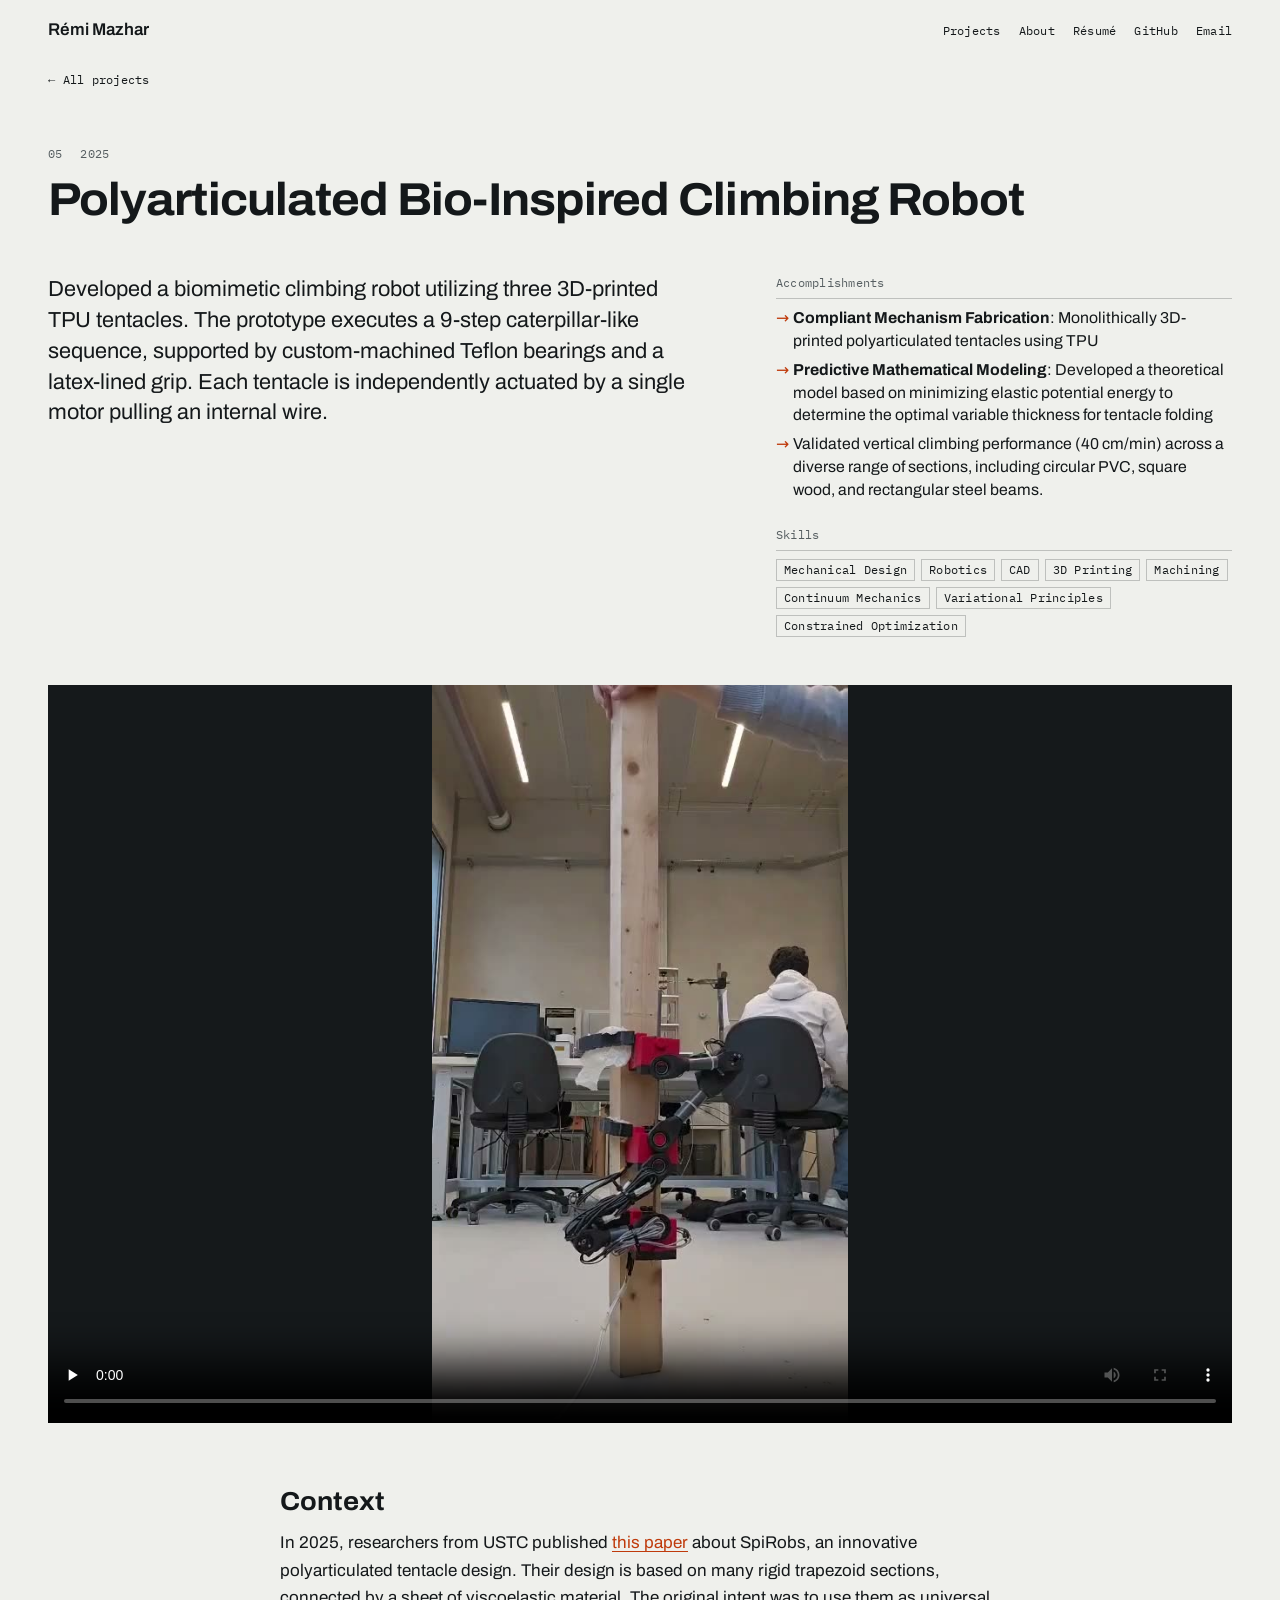
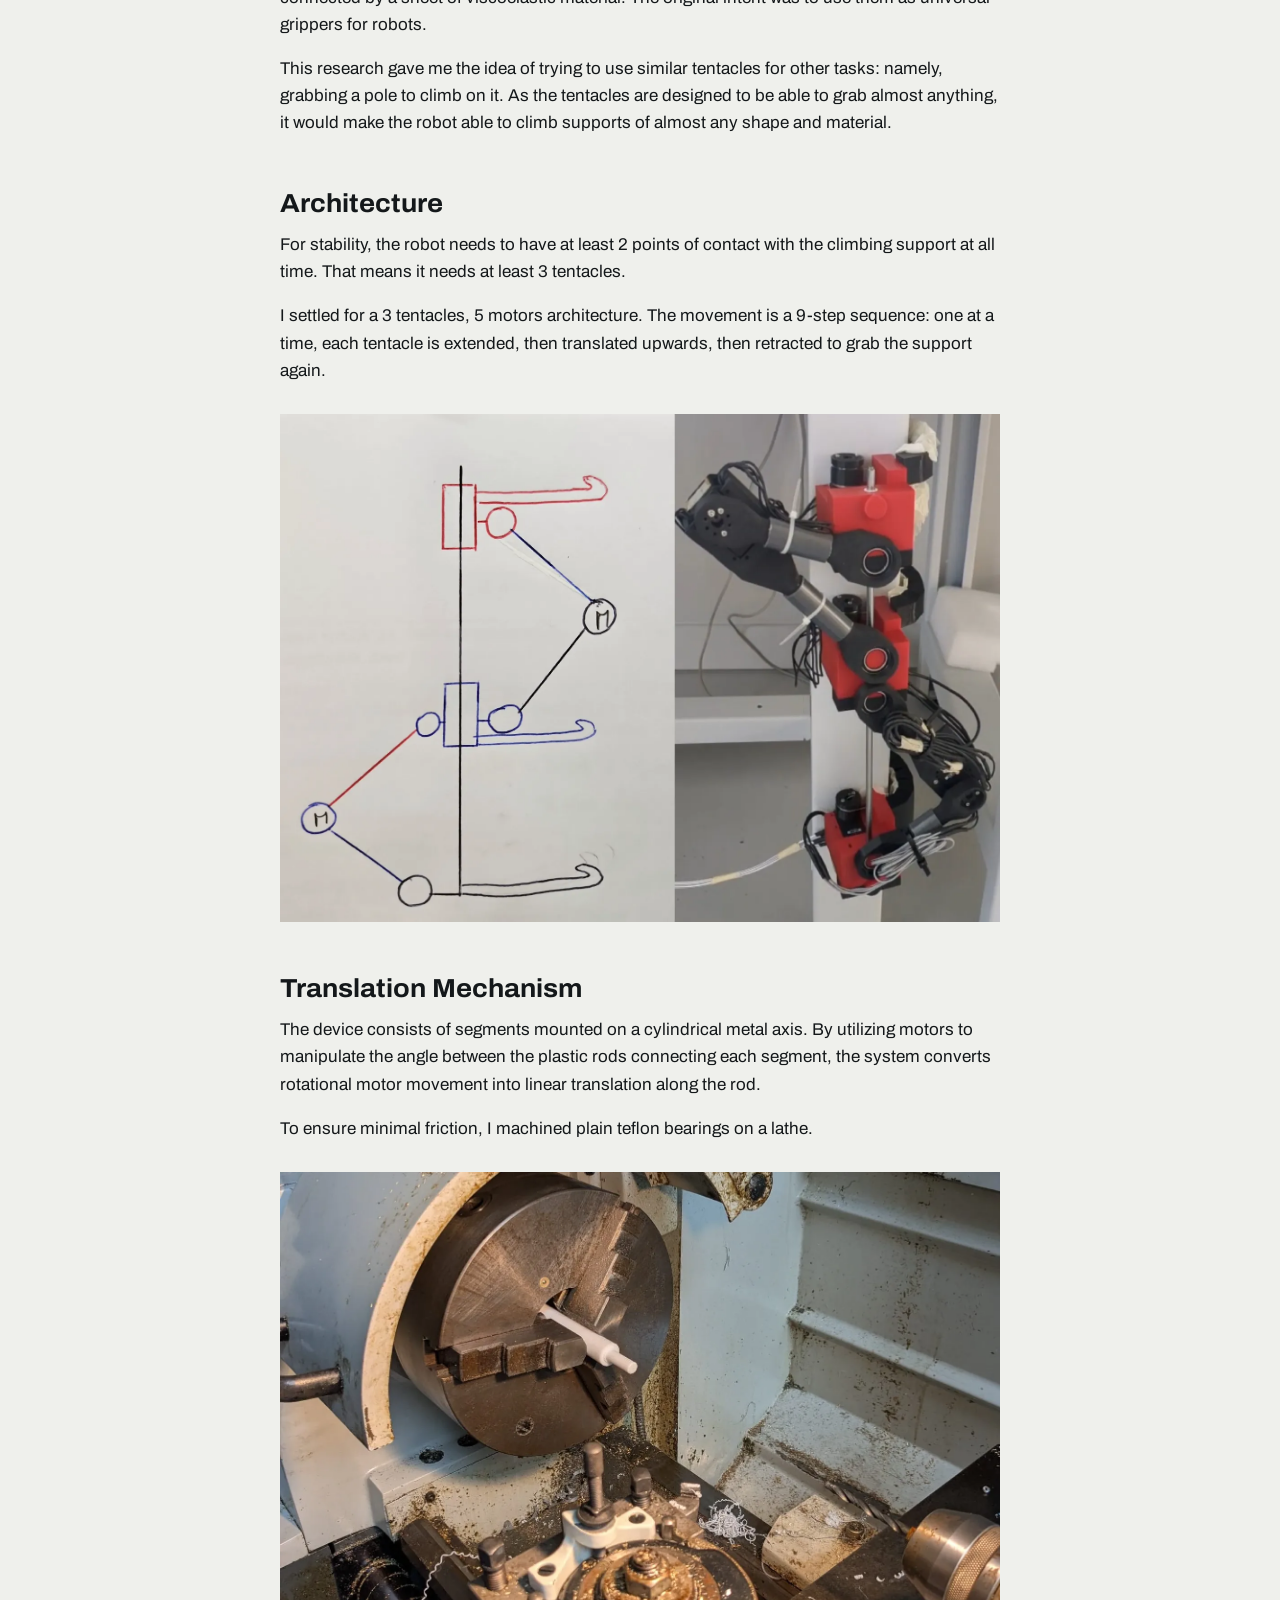
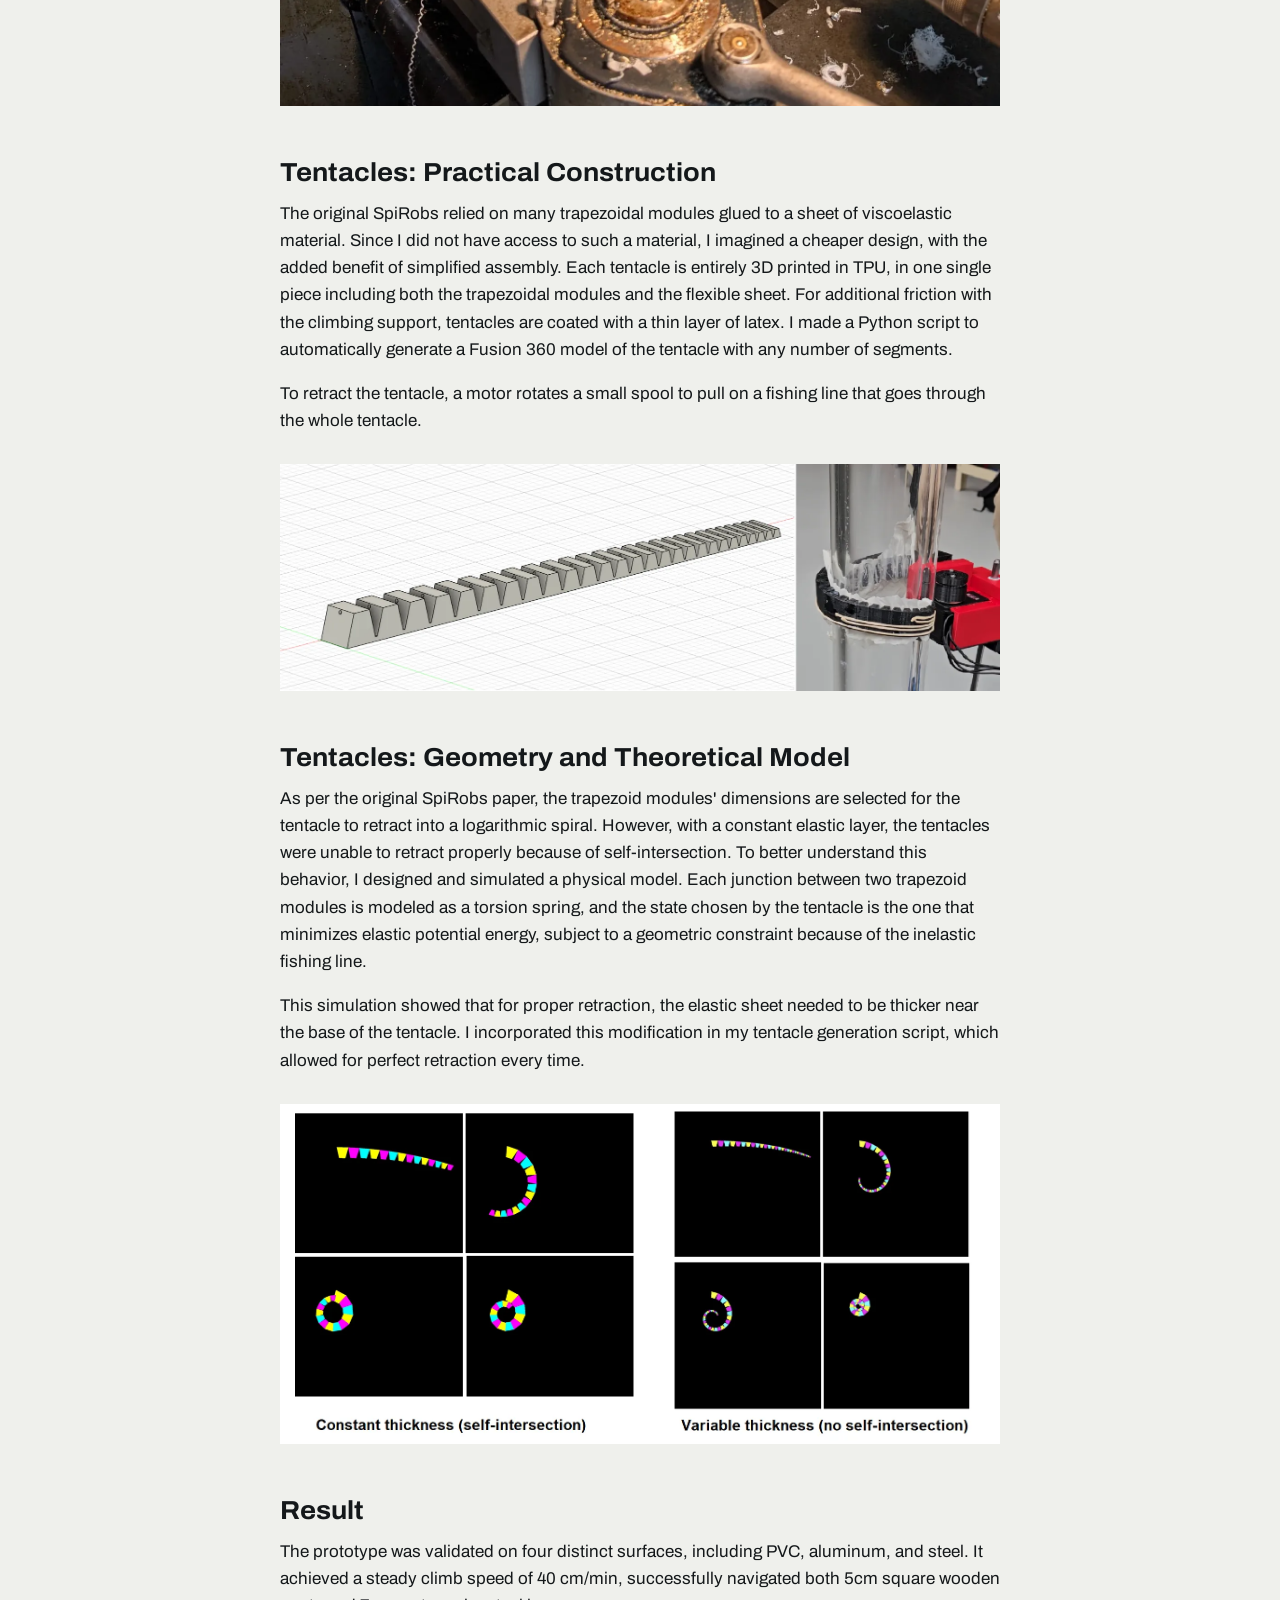
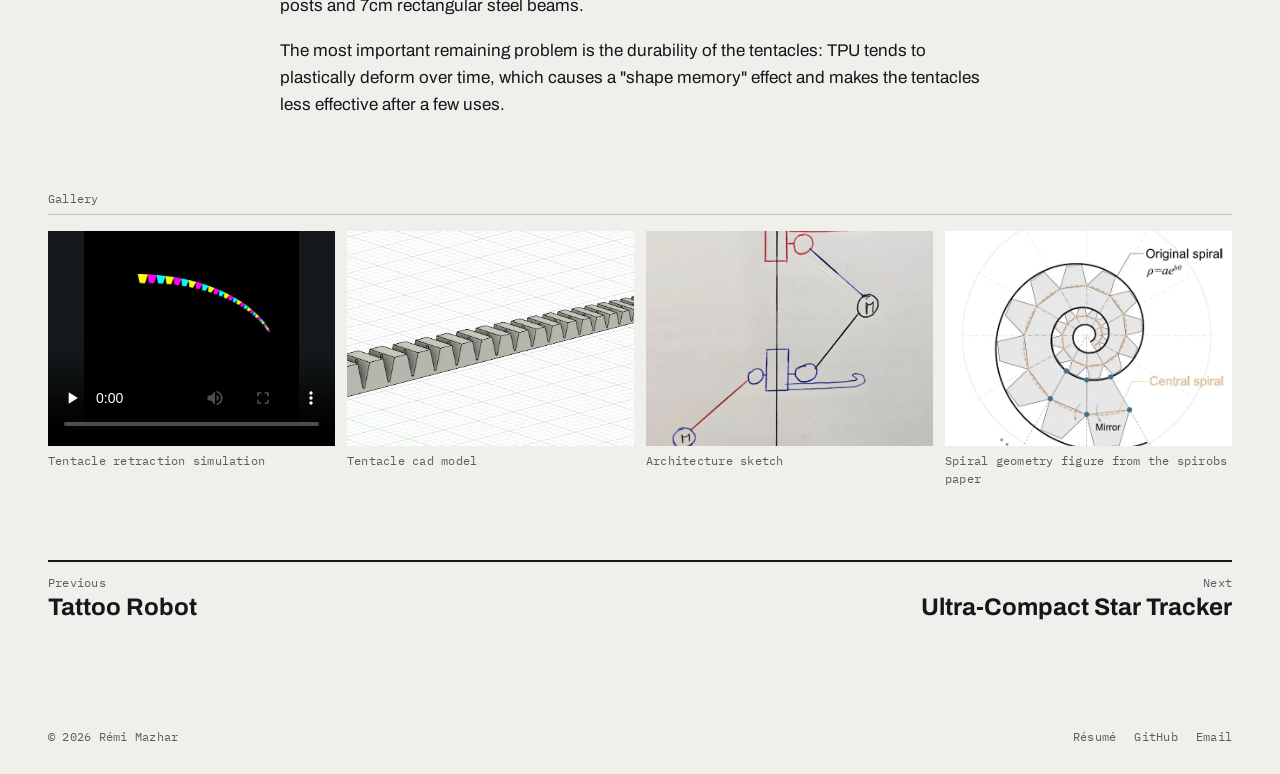
==== projects/climbing-robot/index.html @ 86ba4f4e "first" ====
<!doctype html>
<html lang="en">
<head>
<meta charset="utf-8">
<meta name="viewport" content="width=device-width, initial-scale=1">
<title>Polyarticulated Bio-Inspired Climbing Robot · Rémi Mazhar</title>
<meta name="description" content="A robot that climbs poles of almost any shape using three 3D-printed TPU tentacles.">
<meta property="og:title" content="Polyarticulated Bio-Inspired Climbing Robot · Rémi Mazhar">
<meta property="og:description" content="A robot that climbs poles of almost any shape using three 3D-printed TPU tentacles.">
<meta property="og:type" content="website"><meta property="og:url" content="https://remimazhar.github.io/portfolio/projects/climbing-robot/"><meta property="og:image" content="https://remimazhar.github.io/portfolio/projects/climbing-robot/cover.jpg">
<link rel="icon" href="../../theme/favicon.svg" type="image/svg+xml">
<link rel="preload" href="../../theme/fonts/archivo-variable.woff2" as="font" type="font/woff2" crossorigin>
<link rel="stylesheet" href="../../theme/style.css">
<script src="../../theme/site.js" defer></script>
</head>
<body>
<a class="skip" href="#main">Skip to content</a>
<header class="topbar wrap">
  <a class="topbar-name" href="../../index.html">Rémi Mazhar</a>
  <nav aria-label="Main">
    <a href="../../index.html#projects">Projects</a>
    <a href="../../index.html#about">About</a>
    <a href="../../assets/resume.pdf">Résumé</a><a href="https://github.com/RemiMazhar">GitHub</a><a href="mailto:remi.mazhar@polytechnique.edu">Email</a>
  </nav>
</header>
<main id="main">
<div class="wrap project">
  <p class="back"><a href="../../index.html#projects">← All projects</a></p>
  <header class="project-head">
    <p class="meta"><span>05</span><span>2025</span></p>
    <h1>Polyarticulated Bio-Inspired Climbing Robot</h1>
  </header>
  <div class="project-summary">
    <div class="lead"><p>Developed a biomimetic climbing robot utilizing three 3D-printed TPU tentacles. The prototype executes a 9-step caterpillar-like sequence, supported by custom-machined Teflon bearings and a latex-lined grip. Each tentacle is independently actuated by a single motor pulling an internal wire.</p></div>
    <div class="project-side"><section><h2>Accomplishments</h2><ul><li><strong>Compliant Mechanism Fabrication</strong>: Monolithically 3D-printed polyarticulated tentacles using TPU</li><li><strong>Predictive Mathematical Modeling</strong>: Developed a theoretical model based on minimizing elastic potential energy to determine the optimal variable thickness for tentacle folding</li><li>Validated vertical climbing performance (40 cm/min) across a diverse range of sections, including circular PVC, square wood, and rectangular steel beams.</li></ul></section><section><h2>Skills</h2><ul class="tags"><li>Mechanical Design</li><li>Robotics</li><li>CAD</li><li>3D Printing</li><li>Machining</li><li>Continuum Mechanics</li><li>Variational Principles</li><li>Constrained Optimization</li></ul></section></div>
  </div>
  <div class="project-hero"><video controls playsinline preload="none" poster="cover.jpg" src="cover.mp4"></video></div>
  <article class="prose"><h2>Context</h2>
<p>In 2025, researchers from USTC published <a href="https://doi.org/10.1016/j.device.2024.100646">this paper</a> about SpiRobs, an innovative polyarticulated tentacle design. Their design is based on many rigid trapezoid sections, connected by a sheet of viscoelastic material. The original intent was to use them as universal grippers for robots.</p>
<p>This research gave me the idea of trying to use similar tentacles for other tasks: namely, grabbing a pole to climb on it. As the tentacles are designed to be able to grab almost anything, it would make the robot able to climb supports of almost any shape and material.</p>
<h2>Architecture</h2>
<p>For stability, the robot needs to have at least 2 points of contact with the climbing support at all time. That means it needs at least 3 tentacles.</p>
<p>I settled for a 3 tentacles, 5 motors architecture. The movement is a 9-step sequence: one at a time, each tentacle is extended, then translated upwards, then retracted to grab the support again.</p>
<figure><a class="zoom" href="architecture.webp" data-caption="Sketch of the three-tentacle, five-motor architecture next to the built robot"><img src="architecture.webp" alt="Sketch of the three-tentacle, five-motor architecture next to the built robot" loading="lazy"></a></figure>
<h2>Translation Mechanism</h2>
<p>The device consists of segments mounted on a cylindrical metal axis. By utilizing motors to manipulate the angle between the plastic rods connecting each segment, the system converts rotational motor movement into linear translation along the rod.</p>
<p>To ensure minimal friction, I machined plain teflon bearings on a lathe.</p>
<figure><a class="zoom" href="machining-teflon-bearing.webp" data-caption="Machining a Teflon bearing on a lathe"><img src="machining-teflon-bearing.webp" alt="Machining a Teflon bearing on a lathe" loading="lazy"></a></figure>
<h2>Tentacles: Practical Construction</h2>
<p>The original SpiRobs relied on many trapezoidal modules glued to a sheet of viscoelastic material. Since I did not have access to such a material, I imagined a cheaper design, with the added benefit of simplified assembly. Each tentacle is entirely 3D printed in TPU, in one single piece including both the trapezoidal modules and the flexible sheet. For additional friction with the climbing support, tentacles are coated with a thin layer of latex. I made a Python script to automatically generate a Fusion 360 model of the tentacle with any number of segments.</p>
<p>To retract the tentacle, a motor rotates a small spool to pull on a fishing line that goes through the whole tentacle.</p>
<figure><a class="zoom" href="tentacle-design.webp" data-caption="CAD model of a tentacle next to the printed part on the robot"><img src="tentacle-design.webp" alt="CAD model of a tentacle next to the printed part on the robot" loading="lazy"></a></figure>
<h2>Tentacles: Geometry and Theoretical Model</h2>
<p>As per the original SpiRobs paper, the trapezoid modules' dimensions are selected for the tentacle to retract into a logarithmic spiral. However, with a constant elastic layer, the tentacles were unable to retract properly because of self-intersection. To better understand this behavior, I designed and simulated a physical model. Each junction between two trapezoid modules is modeled as a torsion spring, and the state chosen by the tentacle is the one that minimizes elastic potential energy, subject to a geometric constraint because of the inelastic fishing line.</p>
<p>This simulation showed that for proper retraction, the elastic sheet needed to be thicker near the base of the tentacle. I incorporated this modification in my tentacle generation script, which allowed for perfect retraction every time.</p>
<figure><a class="zoom" href="retraction-simulation.webp" data-caption="Simulation results: constant thickness self-intersects, variable thickness does not"><img src="retraction-simulation.webp" alt="Simulation results: constant thickness self-intersects, variable thickness does not" loading="lazy"></a></figure>
<h2>Result</h2>
<p>The prototype was validated on four distinct surfaces, including PVC, aluminum, and steel. It achieved a steady climb speed of 40 cm/min, successfully navigated both 5cm square wooden posts and 7cm rectangular steel beams.</p>
<p>The most important remaining problem is the durability of the tentacles: TPU tends to plastically deform over time, which causes a "shape memory" effect and makes the tentacles less effective after a few uses.</p></article>
  <section class="gallery"><h2>Gallery</h2><div class="gallery-grid"><figure><div class="tile tile-video"><video controls playsinline aria-label="Tentacle retraction simulation" preload="none" poster="gallery/01-tentacle-retraction-simulation.jpg" src="gallery/01-tentacle-retraction-simulation.mp4"></video></div><figcaption>Tentacle retraction simulation</figcaption></figure><figure><a class="tile zoom" href="gallery/02-tentacle-cad-model.webp" data-caption="Tentacle cad model"><img src="gallery/02-tentacle-cad-model.webp" alt="Tentacle cad model" loading="lazy"></a><figcaption>Tentacle cad model</figcaption></figure><figure><a class="tile zoom" href="gallery/03-architecture-sketch.webp" data-caption="Architecture sketch"><img src="gallery/03-architecture-sketch.webp" alt="Architecture sketch" loading="lazy"></a><figcaption>Architecture sketch</figcaption></figure><figure><a class="tile zoom" href="gallery/04-spiral-geometry-figure-from-the-spirobs-paper.webp" data-caption="Spiral geometry figure from the spirobs paper"><img src="gallery/04-spiral-geometry-figure-from-the-spirobs-paper.webp" alt="Spiral geometry figure from the spirobs paper" loading="lazy"></a><figcaption>Spiral geometry figure from the spirobs paper</figcaption></figure></div></section>
  <nav class="pager" aria-label="More projects">
    <a class="pager-prev" href="../tattoo-robot/index.html"><span class="meta">Previous</span><span class="pager-title">Tattoo Robot</span></a>
    <a class="pager-next" href="../star-tracker/index.html"><span class="meta">Next</span><span class="pager-title">Ultra-Compact Star Tracker</span></a>
  </nav>
</div>
</main>
<footer class="footer wrap">
  <span>© 2026 Rémi Mazhar</span>
  <span class="footer-links"><a href="../../assets/resume.pdf">Résumé</a><a href="https://github.com/RemiMazhar">GitHub</a><a href="mailto:remi.mazhar@polytechnique.edu">Email</a></span>
</footer>
</body>
</html>
---- theme/style.css ----
/* Portfolio theme. To restyle the whole site, start with the colors just below. */

:root {
  --bg: #eff0ec;
  --surface: #e2e4de;
  --ink: #14181a;
  --muted: #565e61;
  --line: rgb(20 24 26 / 0.22);
  --accent: #bf3a0b;
  --stage: #15191b; /* behind videos and letterboxed pictures */
  --sans: "Archivo", system-ui, -apple-system, "Segoe UI", sans-serif;
  --mono: "IBM Plex Mono", ui-monospace, "SF Mono", Menlo, Consolas, monospace;
  --gutter: clamp(16px, 4vw, 48px);
}

@media (prefers-color-scheme: dark) {
  :root {
    --bg: #101315;
    --surface: #1b2023;
    --ink: #ebede8;
    --muted: #a0a8aa;
    --line: rgb(235 237 232 / 0.2);
    --accent: #ff8a57;
    --stage: #070909;
    color-scheme: dark;
  }
}

@font-face {
  font-family: "Archivo";
  src: url("fonts/archivo-variable.woff2") format("woff2");
  font-weight: 100 900;
  font-stretch: 62% 125%;
  font-display: swap;
}
@font-face {
  font-family: "IBM Plex Mono";
  src: url("fonts/ibm-plex-mono-400.woff2") format("woff2");
  font-weight: 400;
  font-display: swap;
}
@font-face {
  font-family: "IBM Plex Mono";
  src: url("fonts/ibm-plex-mono-500.woff2") format("woff2");
  font-weight: 500;
  font-display: swap;
}

*, *::before, *::after { box-sizing: border-box; }

html { -webkit-text-size-adjust: 100%; scroll-behavior: smooth; scroll-padding-top: 24px; }

body {
  margin: 0;
  background: var(--bg);
  color: var(--ink);
  font: 400 1.0625rem/1.6 var(--sans);
  -webkit-font-smoothing: antialiased;
}

img, video, iframe { display: block; max-width: 100%; }
figure { margin: 0; }
ul, ol { margin: 0; padding: 0; }
a { color: inherit; text-underline-offset: 0.18em; text-decoration-thickness: 1px; }
a:hover { color: var(--accent); }
:focus-visible { outline: 2px solid var(--accent); outline-offset: 3px; }

h1, h2, h3, h4 { margin: 0; font-weight: 700; line-height: 1.08; text-wrap: balance; }

.wrap { width: 100%; max-width: 1360px; margin-inline: auto; padding-inline: var(--gutter); }

.skip { position: absolute; left: -9999px; }
.skip:focus { left: var(--gutter); top: 8px; z-index: 10; background: var(--bg); padding: 8px 12px; }

/* The small monospace labels used throughout */
.meta, .topbar nav, .footer, .title-block dt, .project-side h2, .gallery h2, .card-skills,
.tags, .back, .row-side, figcaption, .about-block h3 {
  font-family: var(--mono);
  font-size: 0.75rem;
  line-height: 1.5;
  letter-spacing: 0.02em;
}
.meta { display: flex; gap: 1.5em; margin: 0; color: var(--muted); }

/* ---------- Top bar ---------- */
.topbar {
  display: flex;
  flex-wrap: wrap;
  align-items: baseline;
  justify-content: space-between;
  gap: 4px 24px;
  padding-block: 16px;
}
.topbar-name { font-weight: 600; text-decoration: none; }
.topbar nav { display: flex; flex-wrap: wrap; gap: 4px 18px; }
.topbar nav a, .footer a, .back a { text-decoration: none; }
.topbar nav a:hover, .footer a:hover, .back a:hover { text-decoration: underline; }

/* ---------- Home: hero ---------- */
.hero { padding-block: clamp(24px, 4vw, 48px) clamp(32px, 4.5vw, 56px); }
.hero h1 {
  font-size: clamp(2.125rem, 3.6vw, 3rem);
  font-stretch: 106%;
  font-weight: 700;
  letter-spacing: -0.02em;
  line-height: 1.1;
}
.hero-grid {
  display: grid;
  grid-template-columns: minmax(0, 7fr) minmax(0, 4fr);
  gap: 32px clamp(32px, 7vw, 112px);
  align-items: start;
}
.hero-headline {
  margin: 6px 0 16px;
  font-size: clamp(1.0625rem, 1.5vw, 1.25rem);
  font-weight: 500;
  line-height: 1.3;
  color: var(--accent);
  text-wrap: balance;
}
.hero-text p:not(.hero-headline) { margin: 0; max-width: 62ch; }
.hero-photo { width: 120px; height: 120px; object-fit: cover; border-radius: 50%; margin-bottom: 20px; }

/* The block of facts is drawn like the title block of an engineering drawing */
.title-block { margin: 0; border: 1px solid var(--line); }
.title-block > div {
  display: grid;
  grid-template-columns: 7.5em minmax(0, 1fr);
  border-bottom: 1px solid var(--line);
}
.title-block > div:last-child { border-bottom: 0; }
.title-block dt { padding: 9px 12px; color: var(--muted); border-right: 1px solid var(--line); }
.title-block dd { margin: 0; padding: 7px 12px; font-size: 0.9375rem; overflow-wrap: anywhere; }

/* ---------- Sections ---------- */
.section { padding-block: 0 clamp(56px, 8vw, 104px); }
.section-head {
  display: flex;
  justify-content: space-between;
  align-items: baseline;
  border-top: 2px solid var(--ink);
  padding-top: 12px;
  margin-bottom: 28px;
}
.section-head h2 { font-size: 1.5rem; font-stretch: 112%; }

/* ---------- Project preview cards ---------- */
.cards {
  list-style: none;
  display: grid;
  grid-template-columns: repeat(auto-fill, minmax(min(100%, 340px), 1fr));
  gap: 48px clamp(20px, 2.4vw, 32px);
}
.card a { display: block; height: 100%; text-decoration: none; }
.card a:hover { color: inherit; }
.card-media {
  position: relative;
  aspect-ratio: 4 / 3;
  overflow: hidden;
  background: var(--surface);
  margin-bottom: 12px;
}
.card-media img, .card-media video {
  width: 100%;
  height: 100%;
  object-fit: cover;
  transition: transform 0.5s cubic-bezier(0.2, 0.7, 0.2, 1);
}
.card a:hover .card-media img, .card a:hover .card-media video,
.card a:focus-visible .card-media img, .card a:focus-visible .card-media video { transform: scale(1.03); }
.card-empty {
  display: grid;
  place-items: center;
  height: 100%;
  font-size: 5rem;
  font-weight: 800;
  color: var(--muted);
}
.card-play {
  position: absolute;
  left: 10px;
  bottom: 10px;
  padding: 2px 8px;
  background: var(--stage);
  color: #fff;
  font: 500 0.6875rem/1.6 var(--mono);
}
.card-play::before { content: "▶ "; font-size: 0.8em; }
.card .meta { justify-content: space-between; }
.card h3 { margin-top: 6px; font-size: 1.3125rem; line-height: 1.15; transition: color 0.15s; }
.card a:hover h3, .card a:focus-visible h3 { color: var(--accent); }
.card-summary { margin: 8px 0 10px; color: var(--muted); font-size: 0.9875rem; line-height: 1.45; }
.card-skills { list-style: none; display: flex; flex-wrap: wrap; gap: 0 1.2em; color: var(--muted); }

/* ---------- About ---------- */
.about { display: grid; grid-template-columns: repeat(2, minmax(0, 1fr)); gap: 40px clamp(32px, 6vw, 88px); }
.about-block { min-width: 0; }
.about-block h3 { color: var(--muted); font-weight: 400; margin-bottom: 12px; }
.about-block ul { list-style: none; }
.about-block li { padding-block: 10px; border-top: 1px solid var(--line); line-height: 1.4; }
.about-block li:last-child { border-bottom: 1px solid var(--line); }
.row { display: grid; grid-template-columns: minmax(0, 1fr) auto; gap: 2px 16px; align-items: baseline; }
.row-side { color: var(--muted); white-space: nowrap; }
.row-detail { grid-column: 1 / -1; color: var(--muted); font-size: 0.9375rem; }

/* ---------- Project page ---------- */
.project { padding-bottom: clamp(48px, 7vw, 88px); }
.back { margin: 12px 0 clamp(28px, 5vw, 56px); }
.project-head .meta { margin-bottom: 12px; }
.project-head h1 {
  font-size: clamp(1.875rem, 3.6vw, 3rem);
  font-stretch: 106%;
  font-weight: 700;
  letter-spacing: -0.02em;
  line-height: 1.1;
  max-width: 24em;
}
.project-summary {
  display: grid;
  grid-template-columns: minmax(0, 7fr) minmax(0, 5fr);
  gap: 32px clamp(32px, 7vw, 104px);
  margin-block: clamp(28px, 4vw, 48px);
}
.lead p { margin: 0 0 0.8em; font-size: clamp(1.1875rem, 1.7vw, 1.375rem); line-height: 1.42; }
.lead p:last-child { margin-bottom: 0; }
.project-side > section + section { margin-top: 24px; }
.project-side h2, .gallery h2 {
  font-weight: 400;
  color: var(--muted);
  padding-bottom: 6px;
  margin-bottom: 8px;
  border-bottom: 1px solid var(--line);
}
.project-side p { margin: 0 0 6px; font-size: 0.9875rem; line-height: 1.45; }
.project-side ul:not(.tags) { list-style: none; font-size: 0.9875rem; line-height: 1.45; }
.project-side ul:not(.tags) li { padding-left: 1.1em; text-indent: -1.1em; margin-bottom: 6px; }
.project-side ul:not(.tags) li::before { content: "→"; display: inline-block; width: 1.1em; text-indent: 0; color: var(--accent); }
.tags { list-style: none; display: flex; flex-wrap: wrap; gap: 6px; }
.tags li { padding: 1px 7px; border: 1px solid var(--line); }

.project-hero { background: var(--stage); margin-bottom: clamp(32px, 5vw, 64px); }
.project-hero a { display: block; }
.project-hero img, .project-hero video {
  width: 100%;
  max-height: min(82vh, 860px);
  object-fit: contain;
}

/* The written story */
.prose { max-width: 720px; margin-inline: auto; margin-bottom: clamp(40px, 6vw, 72px); }
.prose h2 {
  font-size: 1.625rem;
  font-stretch: 105%;
  margin: 2em 0 0.55em;
  scroll-margin-top: 24px;
}
.prose h2:first-child { margin-top: 0; }
.prose h3 { font-size: 1.25rem; margin: 1.6em 0 0.5em; }
.prose h4 { font-size: 1.0625rem; margin: 1.4em 0 0.4em; }
.prose p { margin: 0 0 1em; }
.prose ul, .prose ol { margin: 0 0 1em; padding-left: 1.2em; }
.prose li { margin-bottom: 0.45em; }
.prose li::marker { color: var(--accent); }
.prose a { color: var(--accent); }
.prose code { font: 0.9em var(--mono); background: var(--surface); padding: 0.1em 0.3em; }
.prose pre { overflow-x: auto; background: var(--surface); padding: 14px 16px; font-size: 0.875rem; }
.prose pre code { background: none; padding: 0; }
.prose figure, .media-row { margin-block: 1.75em; }
.prose figure img, .prose figure video { margin-inline: auto; max-height: 74vh; width: auto; }
.prose .media-row figure { margin: 0; }
.media-row { display: flex; flex-wrap: wrap; gap: 8px; }
.media-row figure { flex: 1 1 240px; min-width: 0; }
.embed { width: 100%; aspect-ratio: 16 / 9; border: 0; }
figcaption { margin-top: 6px; color: var(--muted); }
.prose figcaption { text-align: center; }
a.zoom { display: block; cursor: zoom-in; }

/* Gallery */
.gallery { margin-bottom: clamp(40px, 6vw, 72px); }
.gallery h2 { margin-bottom: 16px; }
.gallery-grid {
  display: grid;
  grid-template-columns: repeat(auto-fill, minmax(min(100%, 280px), 1fr));
  gap: 24px 12px;
}
.tile { display: block; aspect-ratio: 4 / 3; background: var(--stage); overflow: hidden; }
.tile img { width: 100%; height: 100%; object-fit: cover; transition: opacity 0.15s; }
a.tile:hover img { opacity: 0.86; }
.tile video { width: 100%; height: 100%; object-fit: contain; }

/* Previous / next */
.pager {
  display: grid;
  grid-template-columns: repeat(2, minmax(0, 1fr));
  gap: 16px;
  border-top: 2px solid var(--ink);
  padding-top: 12px;
}
.pager a { display: block; text-decoration: none; }
.pager-next { text-align: right; }
.pager-next .meta { justify-content: flex-end; }
.pager-title { display: block; margin-top: 2px; font-size: clamp(1.0625rem, 2vw, 1.5rem); font-weight: 700; line-height: 1.15; }
.pager a:hover .meta { color: inherit; }

/* Footer */
.footer {
  display: flex;
  flex-wrap: wrap;
  justify-content: space-between;
  gap: 8px 24px;
  padding-block: 18px 28px;
  color: var(--muted);
}
.footer-links { display: flex; flex-wrap: wrap; gap: 4px 18px; }

/* Enlarged pictures */
.lightbox {
  width: 100vw;
  height: 100dvh;
  max-width: none;
  max-height: none;
  margin: 0;
  padding: 0;
  border: 0;
  background: rgb(7 9 9 / 0.96);
  color: #fff;
}
.lightbox[open] { display: grid; grid-template-rows: minmax(0, 1fr) auto; }
.lightbox::backdrop { background: transparent; }
.lightbox-stage { position: relative; min-height: 0; }
.lightbox img {
  position: absolute;
  inset: 16px;
  width: calc(100% - 32px);
  height: calc(100% - 32px);
  max-width: none;
  object-fit: contain;
}
.lightbox-bar {
  display: flex;
  align-items: center;
  gap: 16px;
  padding: 10px var(--gutter) max(10px, env(safe-area-inset-bottom));
  font: 0.8125rem/1.4 var(--mono);
}
.lightbox-caption { flex: 1; min-width: 0; }
.lightbox button {
  min-width: 44px;
  min-height: 44px;
  padding: 0 10px;
  background: none;
  border: 1px solid rgb(255 255 255 / 0.35);
  color: inherit;
  font: inherit;
  cursor: pointer;
}
.lightbox button:hover { background: rgb(255 255 255 / 0.14); }

/* ---------- Narrow screens ---------- */
@media (max-width: 820px) {
  .hero-grid, .project-summary, .about { grid-template-columns: minmax(0, 1fr); }
}
@media (max-width: 520px) {
  .row { grid-template-columns: minmax(0, 1fr); }
  .row-side { white-space: normal; }
}

/* ---------- A gentle entrance when a page opens ---------- */
@keyframes rise {
  from { opacity: 0; transform: translateY(10px); }
  to { opacity: 1; transform: none; }
}
.hero-text, .title-block, .card, .project-head, .project-summary {
  animation: rise 0.5s cubic-bezier(0.2, 0.7, 0.2, 1) both;
}
.title-block, .project-summary { animation-delay: 0.08s; }
.card:nth-child(1) { animation-delay: 0.12s; }
.card:nth-child(2) { animation-delay: 0.18s; }
.card:nth-child(3) { animation-delay: 0.24s; }
.card:nth-child(n + 4) { animation-delay: 0.3s; }

@media (prefers-reduced-motion: reduce) {
  html { scroll-behavior: auto; }
  * { transition: none !important; animation: none !important; }
}
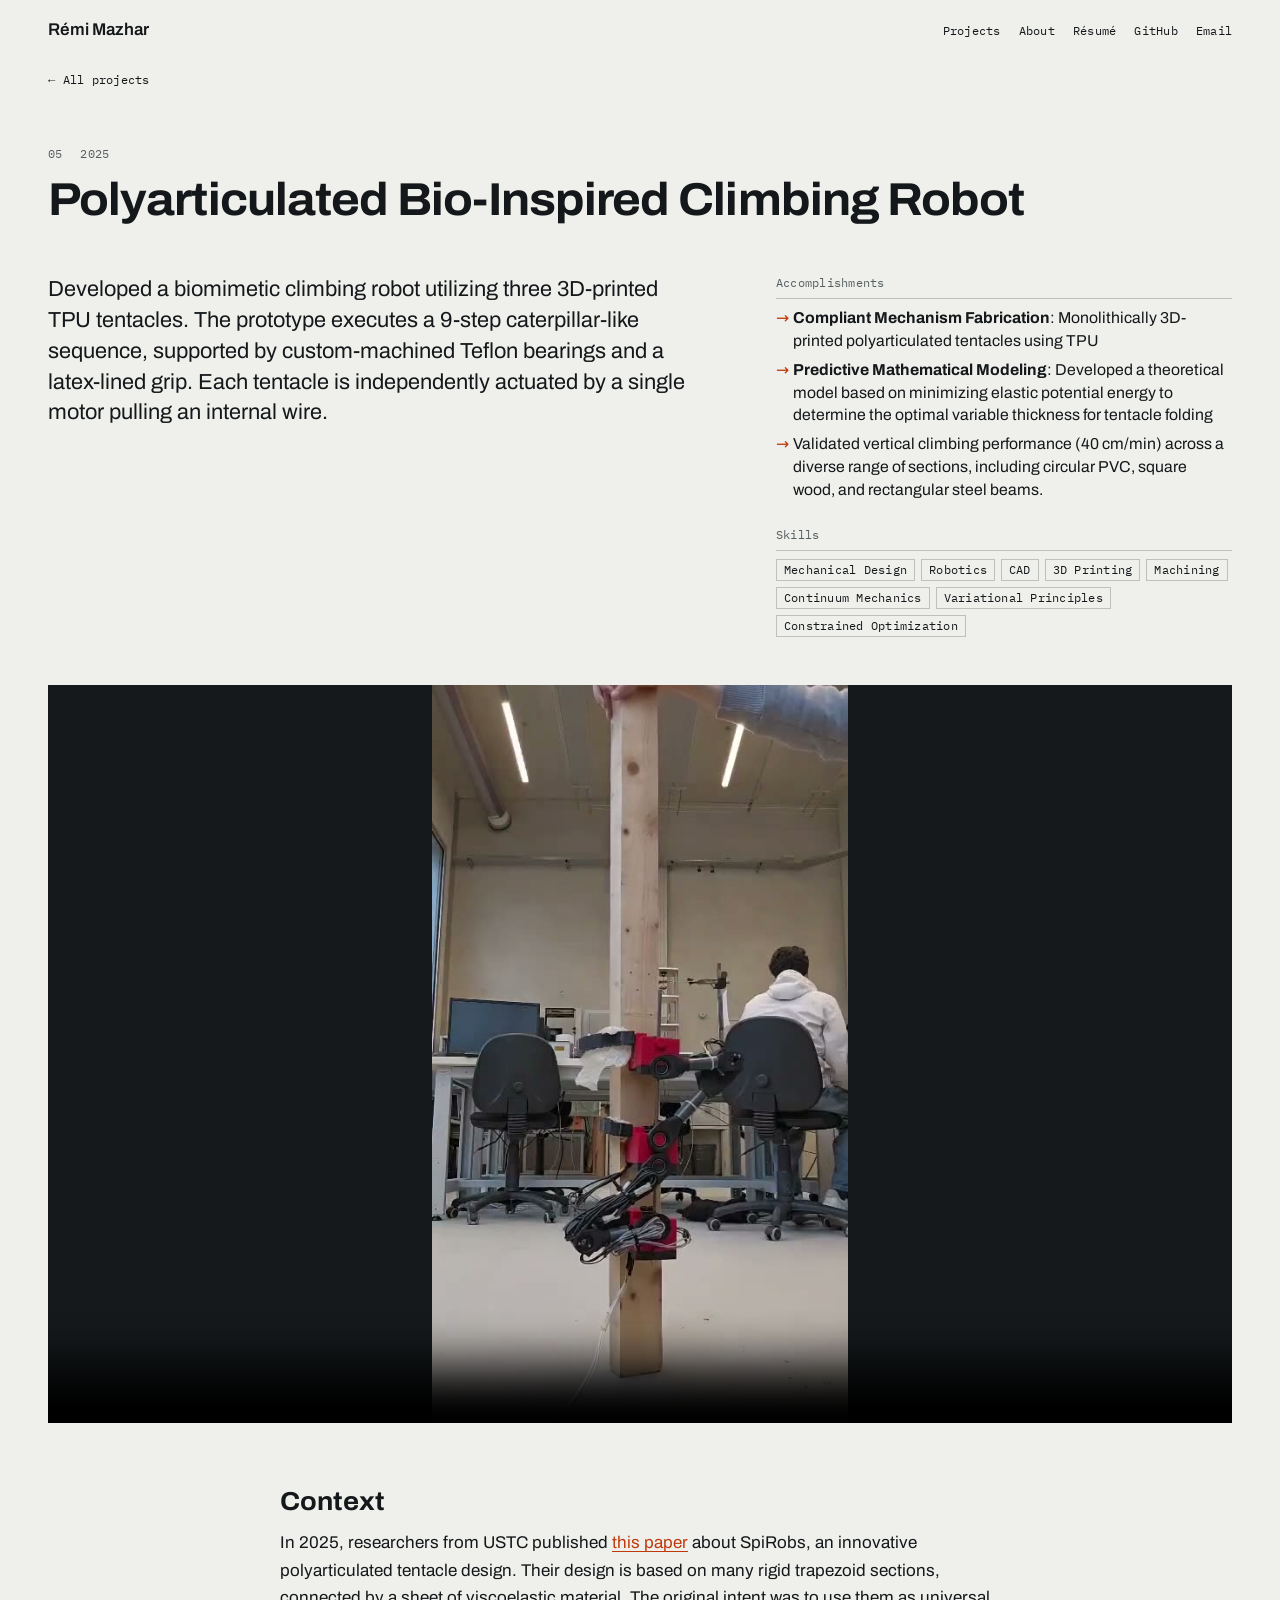
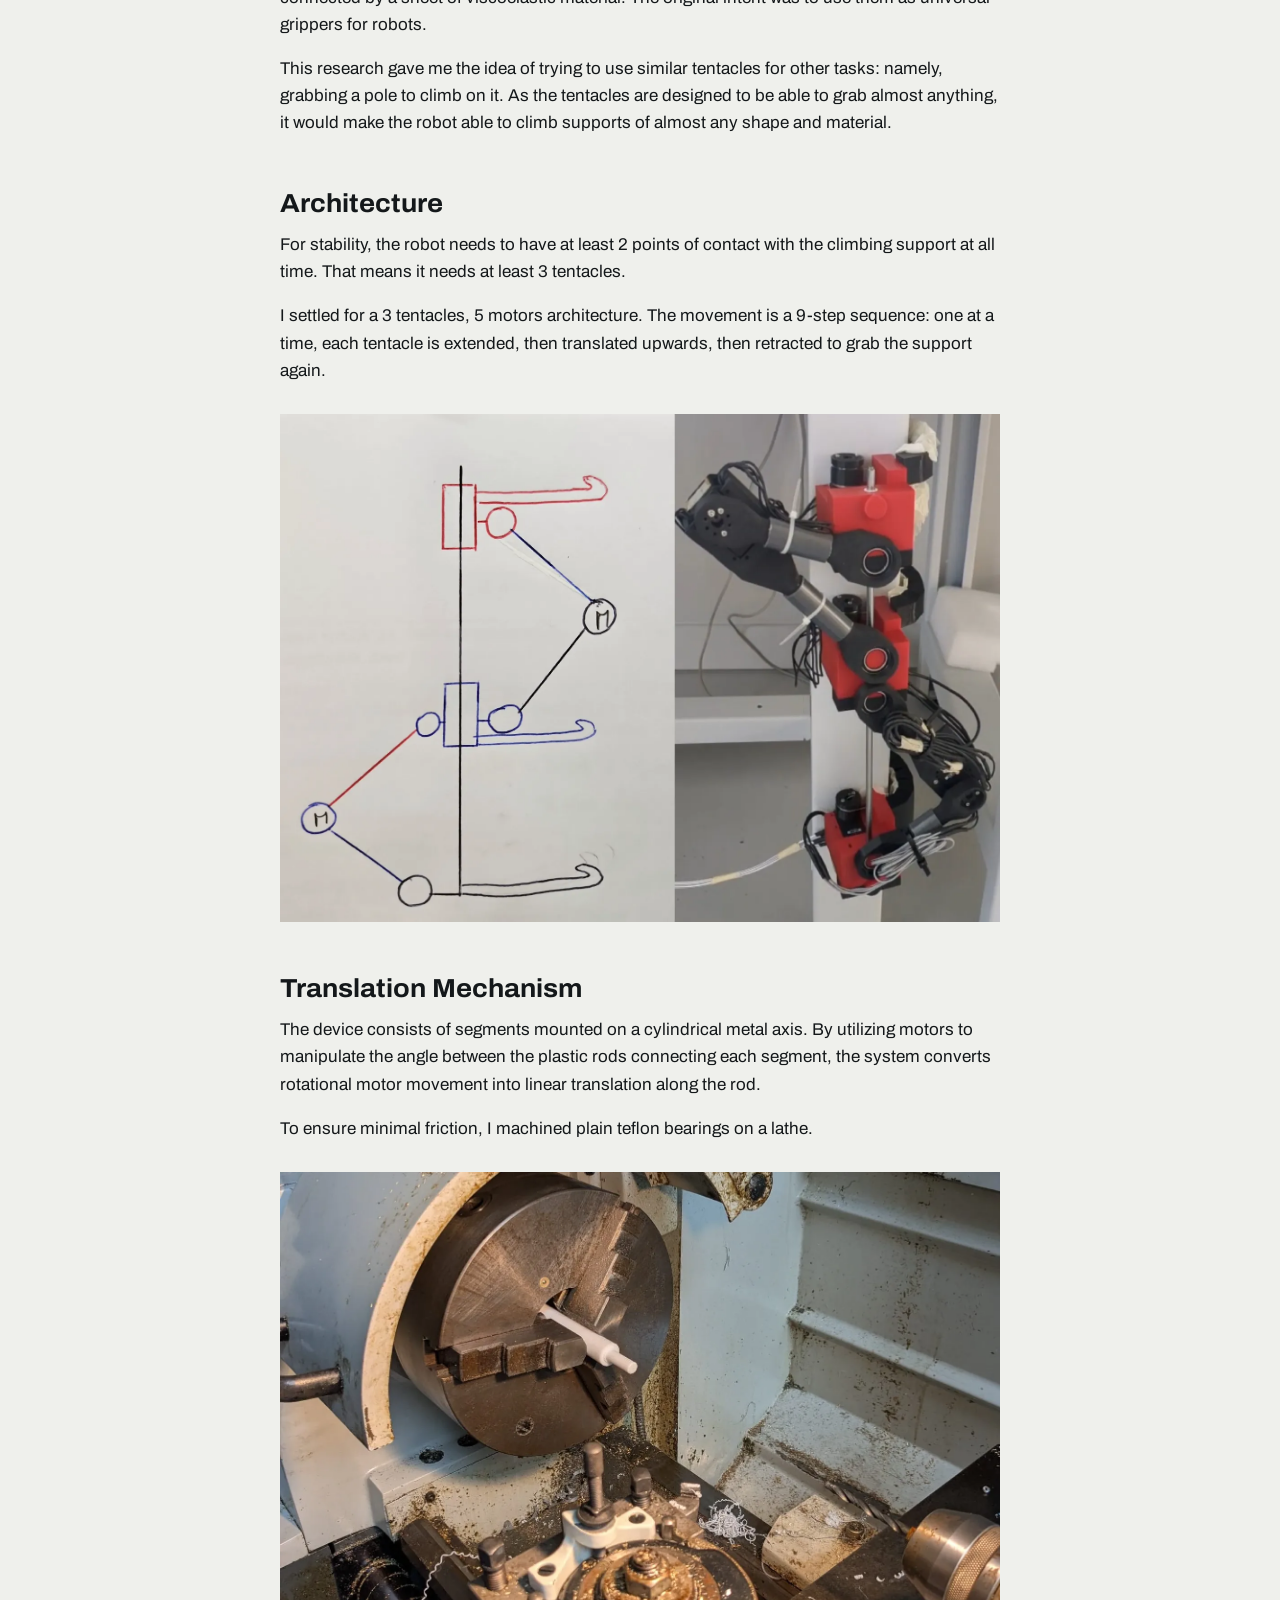
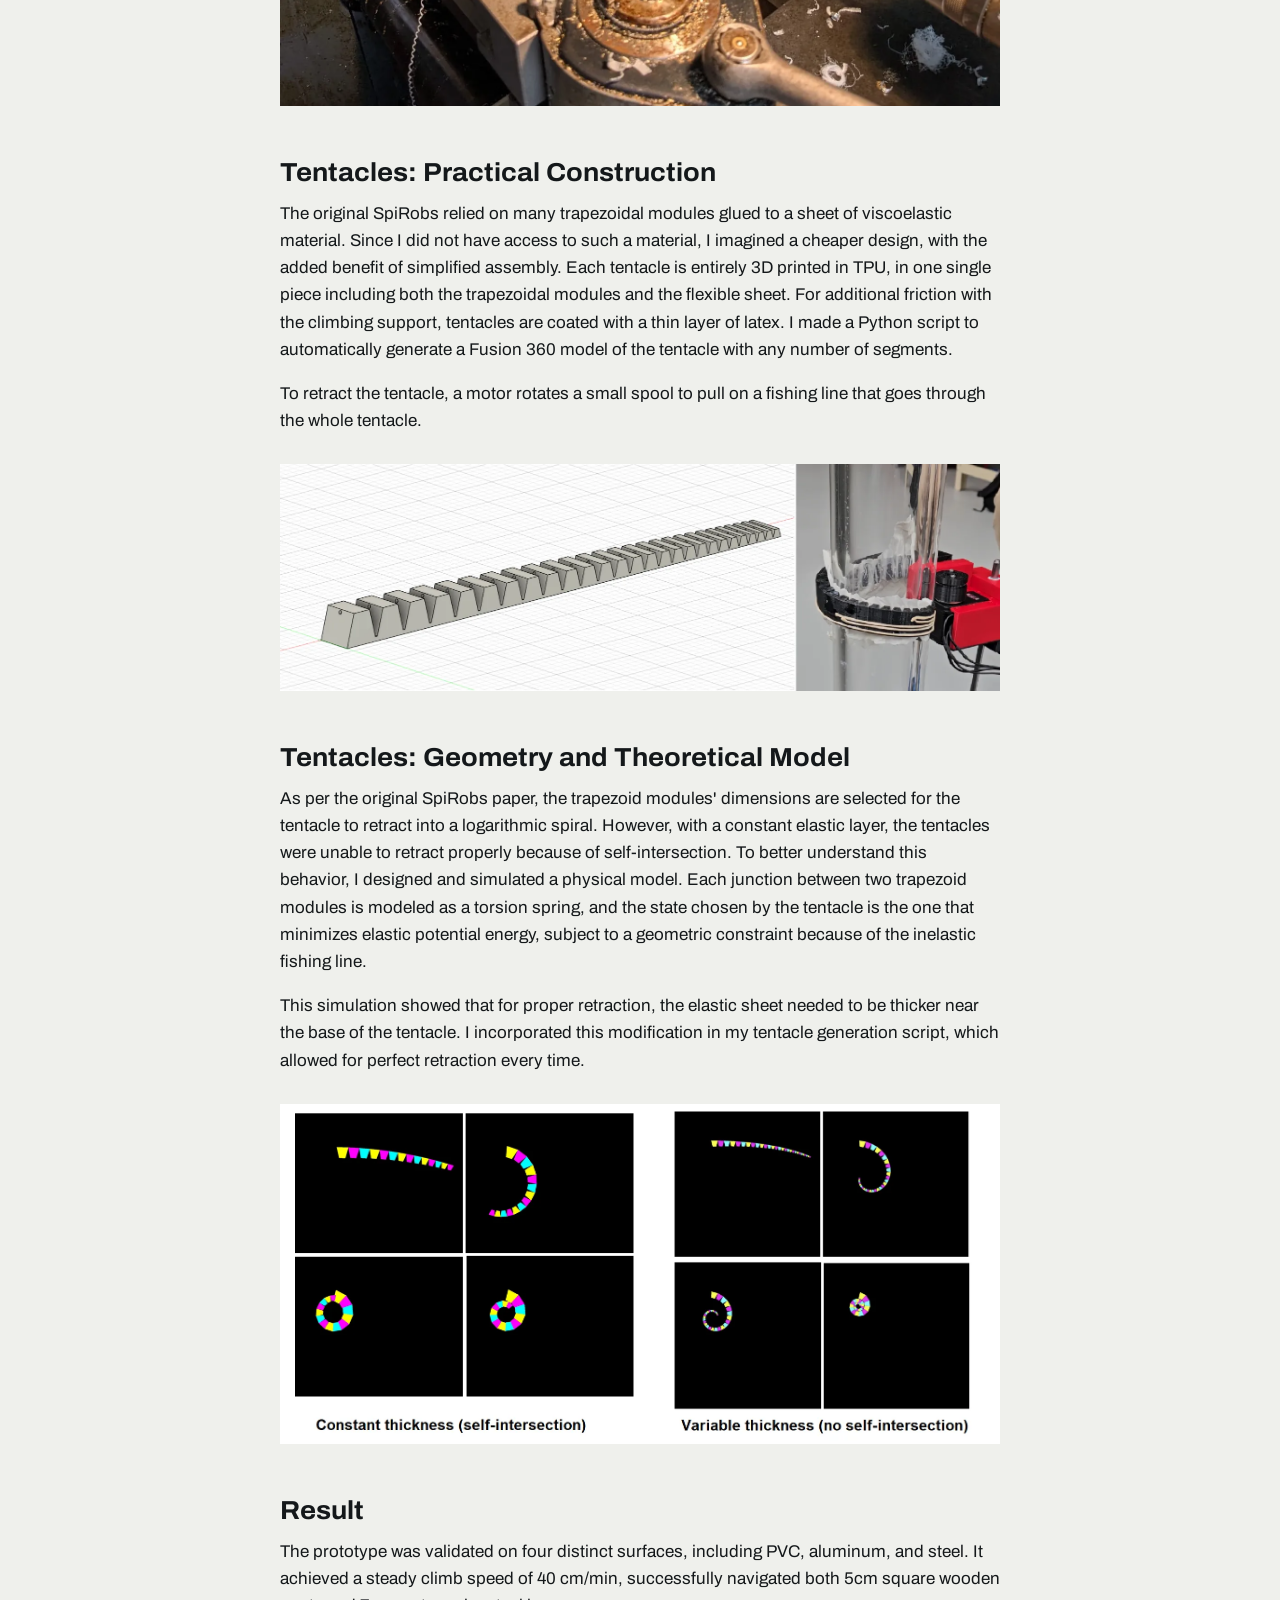
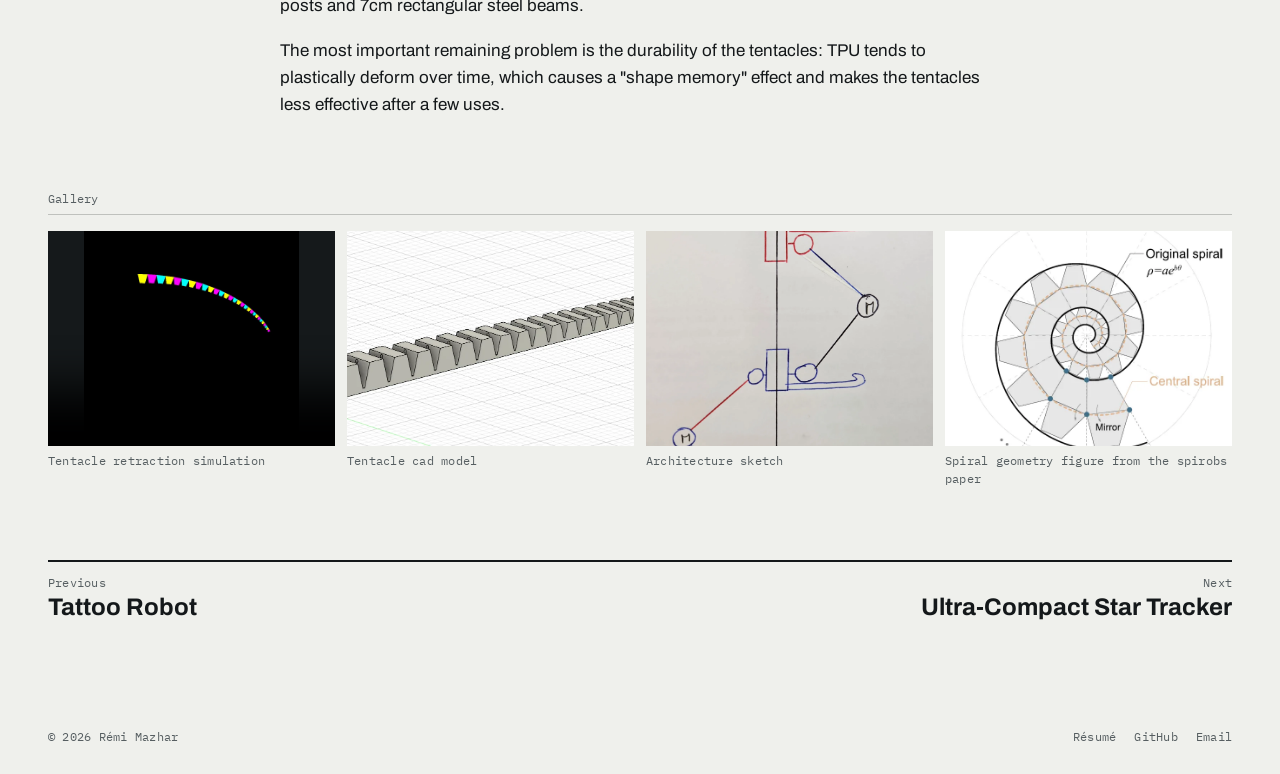
==== commit e62119d4: "fix CNAME" ====
--- a/projects/climbing-robot/index.html
+++ b/projects/climbing-robot/index.html
@@ -7,7 +7,7 @@
 <meta name="description" content="A robot that climbs poles of almost any shape using three 3D-printed TPU tentacles.">
 <meta property="og:title" content="Polyarticulated Bio-Inspired Climbing Robot · Rémi Mazhar">
 <meta property="og:description" content="A robot that climbs poles of almost any shape using three 3D-printed TPU tentacles.">
-<meta property="og:type" content="website"><meta property="og:url" content="https://remimazhar.github.io/portfolio/projects/climbing-robot/"><meta property="og:image" content="https://remimazhar.github.io/portfolio/projects/climbing-robot/cover.jpg">
+<meta property="og:type" content="website"><meta property="og:url" content="https://remimazhar.com/projects/climbing-robot/"><meta property="og:image" content="https://remimazhar.com/projects/climbing-robot/cover.jpg">
 <link rel="icon" href="../../theme/favicon.svg" type="image/svg+xml">
 <link rel="preload" href="../../theme/fonts/archivo-variable.woff2" as="font" type="font/woff2" crossorigin>
 <link rel="stylesheet" href="../../theme/style.css">
